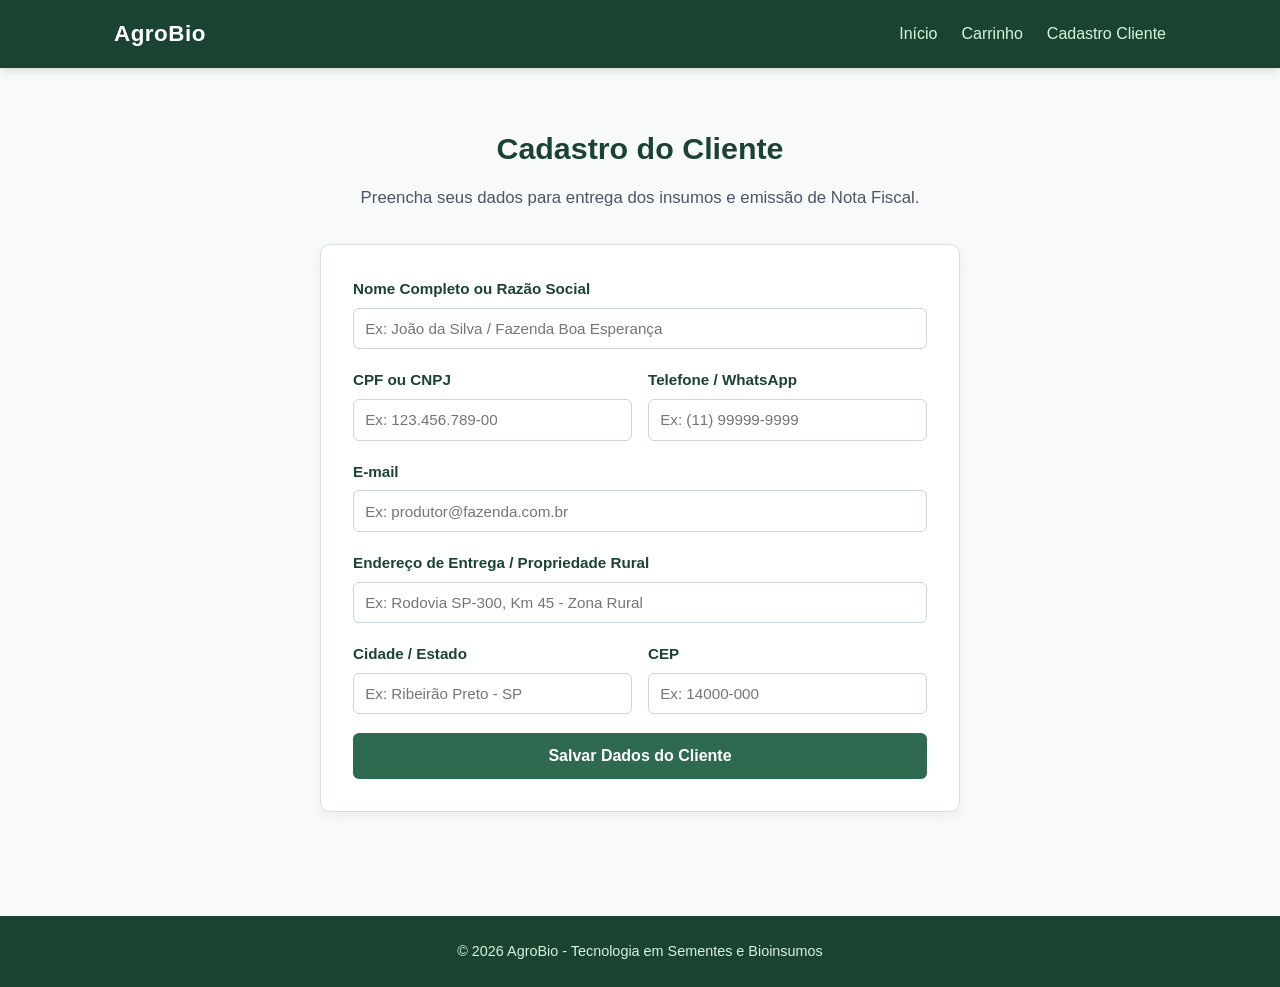
==== pages/cliente/cliente.html @ c309a570 "indext, app e style finalizados" ====
<!DOCTYPE html>
<html lang="pt-BR">
<head>
    <meta charset="UTF-8">
    <meta name="viewport" content="width=device-width, initial-scale=1.0">

    <link rel="stylesheet" href="../../style.css">
    <script src="../../app.js" defer></script>

    <title>Cadastro do Cliente - AgroBio</title>
</head>
<body>
    <header>
        <nav>
            <span class="logo">AgroBio</span>
            <ul>
                <li><a href="../../index.html">Início</a></li>
                <li><a href="../consulta/consulta.html">Carrinho</a></li>
                <li><a href="./cliente.html">Cadastro Cliente</a></li>
            </ul>
        </nav>
    </header>

    <main class="conteudo">
        <h2>Cadastro do Cliente</h2>
        <p>Preencha seus dados para entrega dos insumos e emissão de Nota Fiscal.</p>

        <form id="form-cliente" class="form-agrobio">
            <div class="campo">
                <label for="cliente-nome">Nome Completo ou Razão Social</label>
                <input type="text" id="cliente-nome" required placeholder="Ex: João da Silva / Fazenda Boa Esperança">
            </div>

            <div class="campo-duplo">
                <div class="campo">
                    <label for="cliente-documento">CPF ou CNPJ</label>
                    <input type="text" id="cliente-documento" required placeholder="Ex: 123.456.789-00">
                </div>

                <div class="campo">
                    <label for="cliente-telefone">Telefone / WhatsApp</label>
                    <input type="tel" id="cliente-telefone" required placeholder="Ex: (11) 99999-9999">
                </div>
            </div>

            <div class="campo">
                <label for="cliente-email">E-mail</label>
                <input type="email" id="cliente-email" required placeholder="Ex: produtor@fazenda.com.br">
            </div>

            <div class="campo">
                <label for="cliente-endereco">Endereço de Entrega / Propriedade Rural</label>
                <input type="text" id="cliente-endereco" required placeholder="Ex: Rodovia SP-300, Km 45 - Zona Rural">
            </div>

            <div class="campo-duplo">
                <div class="campo">
                    <label for="cliente-cidade">Cidade / Estado</label>
                    <input type="text" id="cliente-cidade" required placeholder="Ex: Ribeirão Preto - SP">
                </div>

                <div class="campo">
                    <label for="cliente-cep">CEP</label>
                    <input type="text" id="cliente-cep" required placeholder="Ex: 14000-000">
                </div>
            </div>

            <button type="submit" class="btn-principal">Salvar Dados do Cliente</button>
            <p id="msg-cliente-sucesso" class="msg-sucesso" hidden>Dados do cliente salvos com sucesso!</p>
        </form>
    </main>

    <footer>
        <p>&copy; 2026 AgroBio - Tecnologia em Sementes e Bioinsumos</p>
    </footer>
</body>
</html>
---- style.css ----
/* ================= RESET E CONFIGURAÇÕES GERAIS ================= */
* {
    margin: 0;
    padding: 0;
    box-sizing: border-box;
}

body {
    font-family: 'Segoe UI', Tahoma, Geneva, Verdana, sans-serif;
    color: #1f2933;
    background-color: #f8faf9;
    line-height: 1.6;
}

/* ================= CABEÇALHO E NAVEGAÇÃO ================= */
header {
    background-color: #1b4332;
    position: sticky;
    top: 0;
    z-index: 100;
    box-shadow: 0 2px 8px rgba(0, 0, 0, 0.15);
}

nav {
    max-width: 1100px;
    margin: 0 auto;
    padding: 1rem 1.5rem;
    display: flex;
    justify-content: space-between;
    align-items: center;
}

.logo {
    color: #ffffff;
    font-size: 1.4rem;
    font-weight: bold;
    letter-spacing: 0.5px;
}

nav ul {
    list-style: none;
    display: flex;
    gap: 1.5rem;
}

nav a {
    color: #d8f3dc;
    text-decoration: none;
    font-weight: 500;
    transition: color 0.2s ease;
}

nav a:hover {
    color: #ffffff;
    text-decoration: underline;
}

/* ================= SEÇÕES PARALLAX ================= */
.parallax {
    min-height: 60vh;
    background-attachment: fixed;
    background-position: center;
    background-repeat: no-repeat;
    background-size: cover;
    display: flex;
    align-items: center;
    justify-content: center;
    text-align: center;
    padding: 2rem;
}

.parallax-1 {
    background-image: linear-gradient(rgba(15, 38, 28, 0.65), rgba(15, 38, 28, 0.65)),
        url('https://images.unsplash.com/photo-1625246333195-78d9c38ad449?auto=format&fit=crop&w=1600&q=80');
}

.parallax-2 {
    min-height: 48vh;
    background-image: linear-gradient(rgba(15, 38, 28, 0.65), rgba(15, 38, 28, 0.65)),
        url('https://images.unsplash.com/photo-1530836369250-ef72a3f5cda8?auto=format&fit=crop&w=1600&q=80');
}

.parallax-texto {
    max-width: 750px;
    color: #ffffff;
}

.parallax-texto h1,
.parallax-texto h2 {
    font-size: 2.3rem;
    margin-bottom: 0.8rem;
}

.parallax-texto p {
    font-size: 1.15rem;
    color: #e9f5ec;
}

/* ================= BLOCOS DE CONTEÚDO ================= */
.conteudo {
    max-width: 1000px;
    margin: 0 auto;
    padding: 3.5rem 1.5rem;
    text-align: center;
}

.conteudo h2 {
    color: #1b4332;
    font-size: 1.9rem;
    margin-bottom: 0.8rem;
}

.conteudo > p {
    font-size: 1.05rem;
    color: #4a5568;
}

.carrossel {
    position: relative;
    max-width: 700px;
    margin: 2rem auto 1rem;
    background-color: #ffffff;
    border: 1px solid #d8e2dc;
    border-radius: 10px;
    padding: 2.5rem 3.8rem;
    box-shadow: 0 4px 12px rgba(0, 0, 0, 0.06);
}

.slide {
    display: none;
    animation: fadeSlide 0.35s ease;
}

.slide.ativo {
    display: block;
}

.slide img {
    width: 100%;
    max-width: 380px;
    height: 180px;
    object-fit: cover;
    border-radius: 8px;
    margin: 0 auto 1rem;
    display: block;
}

.slide h3 {
    color: #2d6a4f;
    font-size: 1.4rem;
    margin-bottom: 0.6rem;
}

.slide p {
    color: #4a5568;
    margin-bottom: 0.8rem;
}

.tag {
    display: inline-block;
    background-color: #d8f3dc;
    color: #1b4332;
    font-size: 0.82rem;
    font-weight: 600;
    padding: 0.35rem 0.85rem;
    border-radius: 20px;
}

.btn-carrossel {
    position: absolute;
    top: 50%;
    transform: translateY(-50%);
    z-index: 10;
    background-color: #2d6a4f;
    color: #ffffff;
    border: none;
    width: 38px;
    height: 38px;
    border-radius: 50%;
    font-size: 1.1rem;
    cursor: pointer;
    transition: background-color 0.2s ease;
}

.btn-carrossel:hover {
    background-color: #1b4332;
}

.btn-carrossel.prev {
    left: 12px;
}

.btn-carrossel.next {
    right: 12px;
}

.indicadores {
    display: flex;
    justify-content: center;
    gap: 0.5rem;
    margin-top: 1rem;
}

.indicador {
    width: 11px;
    height: 11px;
    border-radius: 50%;
    border: none;
    background-color: #cbd5e1;
    cursor: pointer;
}

.indicador.ativo {
    background-color: #2d6a4f;
    transform: scale(1.2);
}

@keyframes fadeSlide {
    from { opacity: 0; transform: translateY(4px); }
    to { opacity: 1; transform: translateY(0); }
}

.filtros-consulta {
    display: flex;
    gap: 1rem;
    margin: 2rem 0 1.5rem;
    flex-wrap: wrap;
}

.filtros-consulta input {
    flex: 2;
    min-width: 220px;
    padding: 0.7rem 1rem;
    border: 1px solid #cbd5e1;
    border-radius: 6px;
}

.filtros-consulta select {
    flex: 1;
    min-width: 180px;
    padding: 0.7rem;
    border: 1px solid #cbd5e1;
    border-radius: 6px;
}

.carrinho-resumo {
    background-color: #ffffff;
    border: 1px solid #b7e4c7;
    border-radius: 10px;
    padding: 1.25rem 1.5rem;
    margin-bottom: 2rem;
    text-align: left;
    box-shadow: 0 3px 10px rgba(0, 0, 0, 0.04);
}

.carrinho-topo {
    display: flex;
    justify-content: space-between;
    align-items: center;
    color: #1b4332;
}

.carrinho-lista {
    list-style: none;
    margin: 0.75rem 0;
}

.carrinho-lista li {
    display: flex;
    justify-content: space-between;
    align-items: center;
    padding: 0.55rem 0;
    border-bottom: 1px solid #edf2f7;
    font-size: 0.94rem;
    gap: 1rem;
    flex-wrap: wrap;
}

.btn-remover-item {
    background: none;
    border: none;
    color: #b91c1c;
    cursor: pointer;
    font-size: 0.85rem;
    margin-left: 0.75rem;
    text-decoration: underline;
}

.grid-consulta {
    display: grid;
    grid-template-columns: repeat(auto-fit, minmax(260px, 1fr));
    gap: 1.5rem;
    text-align: left;
}

.card-produto {
    background-color: #ffffff;
    border: 1px solid #d8e2dc;
    border-radius: 10px;
    padding: 1.5rem;
    display: flex;
    flex-direction: column;
    justify-content: space-between;
    box-shadow: 0 3px 10px rgba(0, 0, 0, 0.04);
}

.card-produto img {
    width: 100%;
    height: 160px;
    object-fit: cover;
    border-radius: 6px;
    margin-bottom: 0.75rem;
    display: block;
}

.card-produto h3 {
    color: #1b4332;
    margin: 0.75rem 0 0.4rem;
    font-size: 1.15rem;
}

.card-produto p {
    font-size: 0.92rem;
    color: #4a5568;
    margin-bottom: 1rem;
}

.preco-card {
    font-size: 1.35rem;
    font-weight: 700;
    color: #1b4332;
    margin: 0.5rem 0;
}

.btn-comprar {
    width: 100%;
    background-color: #2d6a4f;
    color: #ffffff;
    border: none;
    padding: 0.6rem 0.95rem;
    border-radius: 6px;
    font-size: 0.92rem;
    font-weight: 600;
    cursor: pointer;
    transition: background-color 0.2s ease;
}

.btn-comprar:hover {
    background-color: #1b4332;
}

.btn-principal {
    width: 100%;
    padding: 0.85rem 1.2rem;
    background-color: #2d6a4f;
    color: #ffffff;
    border: none;
    border-radius: 6px;
    font-size: 1rem;
    font-weight: 600;
    cursor: pointer;
    transition: background-color 0.2s ease;
}

.btn-principal:hover {
    background-color: #1b4332;
}

/* ================= CADASTRO DO CLIENTE ================= */
.form-agrobio {
    max-width: 640px;
    margin: 2rem auto 0;
    background-color: #ffffff;
    padding: 2rem;
    border-radius: 10px;
    border: 1px solid #d8e2dc;
    text-align: left;
    box-shadow: 0 4px 12px rgba(0, 0, 0, 0.05);
}

.campo {
    margin-bottom: 1.2rem;
}

.campo-duplo {
    display: grid;
    grid-template-columns: 1fr 1fr;
    gap: 1rem;
}

.campo label {
    display: block;
    font-weight: 600;
    color: #1b4332;
    margin-bottom: 0.4rem;
    font-size: 0.95rem;
}

.campo input {
    width: 100%;
    padding: 0.7rem;
    border: 1px solid #cbd5e1;
    border-radius: 6px;
    font-family: inherit;
    font-size: 0.95rem;
}

.campo input:focus {
    outline: none;
    border-color: #2d6a4f;
}

.msg-sucesso {
    margin-top: 1rem;
    padding: 0.75rem;
    background-color: #d8f3dc;
    color: #1b4332;
    border-radius: 6px;
    text-align: center;
    font-weight: 600;
}

/* ================= FORMA DE PAGAMENTO ================= */
.grid-pagamento {
    display: grid;
    grid-template-columns: 1fr 1fr;
    gap: 1.5rem;
    margin-top: 2rem;
    text-align: left;
}

.card-pagamento {
    background-color: #ffffff;
    border: 1px solid #d8e2dc;
    border-radius: 10px;
    padding: 1.6rem;
    box-shadow: 0 4px 12px rgba(0, 0, 0, 0.04);
}

.card-pagamento h3 {
    color: #1b4332;
    margin-bottom: 1rem;
    font-size: 1.15rem;
}

.divisor {
    border: none;
    border-top: 1px solid #e2e8f0;
    margin: 1.25rem 0;
}

.box-info-cliente {
    background-color: #f0fdf4;
    border: 1px solid #bbf7d0;
    padding: 0.9rem;
    border-radius: 6px;
    font-size: 0.92rem;
}

.lista-resumo-pagamento {
    list-style: none;
    margin-bottom: 1rem;
}

.lista-resumo-pagamento li {
    display: flex;
    justify-content: space-between;
    padding: 0.45rem 0;
    border-bottom: 1px dashed #e2e8f0;
    font-size: 0.92rem;
}

.total-pagamento {
    display: flex;
    justify-content: space-between;
    font-size: 1.25rem;
    color: #1b4332;
    margin-top: 0.8rem;
}

.opcao-pagamento {
    display: flex;
    align-items: flex-start;
    gap: 0.75rem;
    padding: 0.9rem;
    border: 1px solid #cbd5e1;
    border-radius: 8px;
    margin-bottom: 0.8rem;
    cursor: pointer;
}

.opcao-pagamento:hover {
    border-color: #2d6a4f;
    background-color: #f8faf9;
}

.opcao-pagamento input[type="radio"] {
    margin-top: 0.3rem;
}

.opcao-pagamento strong {
    display: block;
    color: #1b4332;
}

.opcao-pagamento small {
    color: #64748b;
    font-size: 0.84rem;
}

.campos-cartao {
    background-color: #f8fafc;
    padding: 1rem;
    border-radius: 6px;
    border: 1px solid #e2e8f0;
    margin-bottom: 0.8rem;
}

.box-sucesso-pedido {
    max-width: 600px;
    margin: 2rem auto 0;
    background-color: #d8f3dc;
    border: 1px solid #95d5b2;
    color: #1b4332;
    padding: 2.2rem;
    border-radius: 10px;
}

/* ================= RODAPÉ ================= */
footer {
    background-color: #1b4332;
    color: #d8f3dc;
    text-align: center;
    padding: 1.5rem;
    font-size: 0.9rem;
    margin-top: 3rem;
}

/* ================= RESPONSIVIDADE ================= */
@media (max-width: 768px) {
    .parallax { background-attachment: scroll; }
    .parallax-texto h1, .parallax-texto h2 { font-size: 1.8rem; }
    .carrossel { padding: 2rem 2.8rem; }
    .grid-pagamento { grid-template-columns: 1fr; }
}

@media (max-width: 600px) {
    .campo-duplo { grid-template-columns: 1fr; }
}
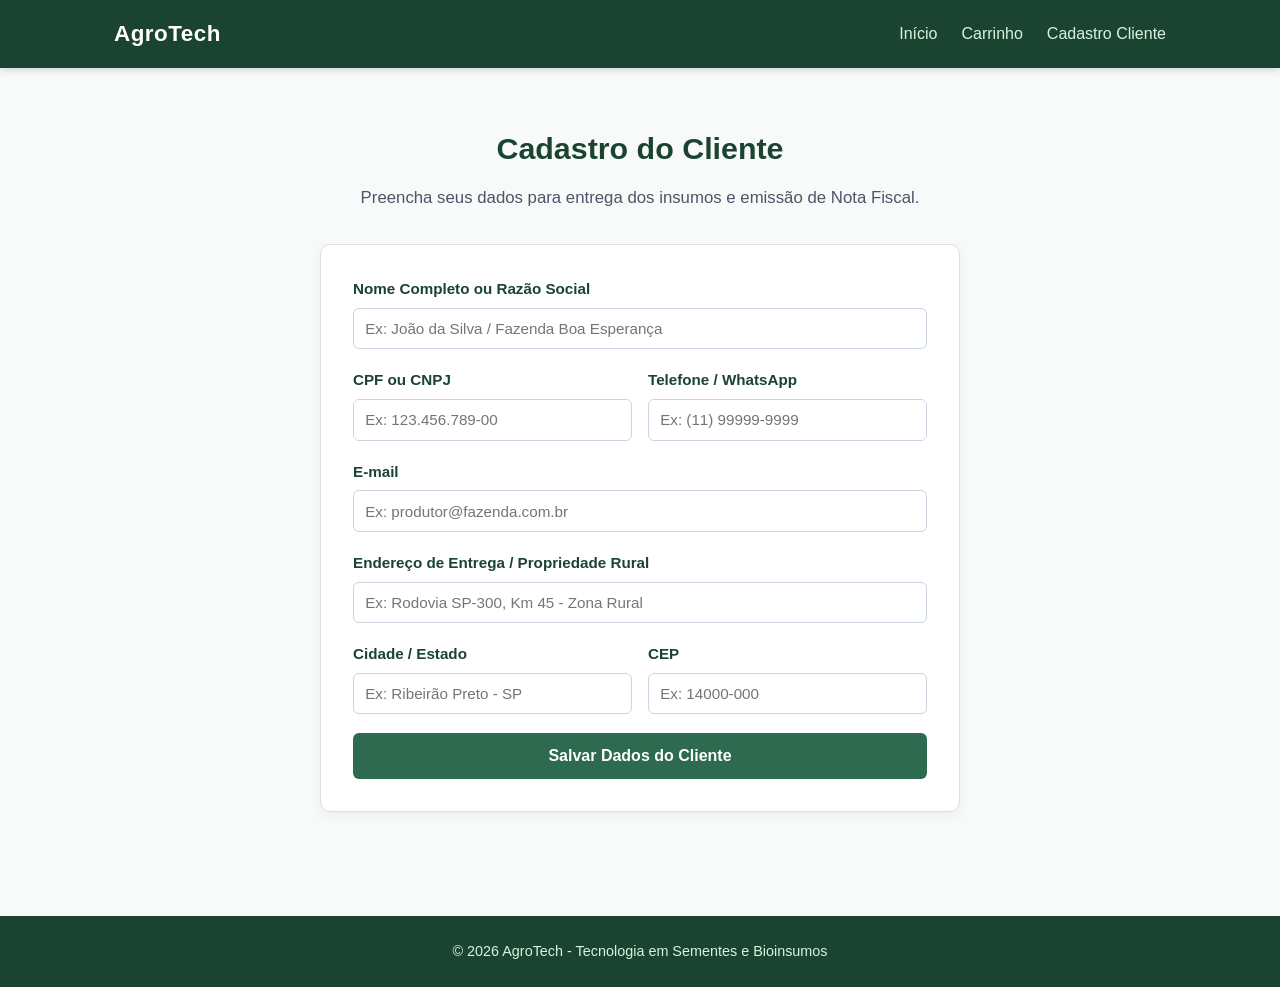
==== commit 5b6f6242: "Subindo alterações" ====
--- a/pages/cliente/cliente.html
+++ b/pages/cliente/cliente.html
@@ -7,12 +7,12 @@
     <link rel="stylesheet" href="../../style.css">
     <script src="../../app.js" defer></script>
 
-    <title>Cadastro do Cliente - AgroBio</title>
+    <title>Cadastro do Cliente - AgroTech</title>
 </head>
 <body>
     <header>
         <nav>
-            <span class="logo">AgroBio</span>
+            <span class="logo">AgroTech</span>
             <ul>
                 <li><a href="../../index.html">Início</a></li>
                 <li><a href="../consulta/consulta.html">Carrinho</a></li>
@@ -71,7 +71,7 @@
     </main>
 
     <footer>
-        <p>&copy; 2026 AgroBio - Tecnologia em Sementes e Bioinsumos</p>
+        <p>&copy; 2026 AgroTech - Tecnologia em Sementes e Bioinsumos</p>
     </footer>
 </body>
 </html>
--- a/style.css
+++ b/style.css
@@ -1,4 +1,3 @@
-/* ================= RESET E CONFIGURAÇÕES GERAIS ================= */
 * {
     margin: 0;
     padding: 0;
@@ -12,7 +11,6 @@
     line-height: 1.6;
 }
 
-/* ================= CABEÇALHO E NAVEGAÇÃO ================= */
 header {
     background-color: #1b4332;
     position: sticky;
@@ -55,7 +53,6 @@
     text-decoration: underline;
 }
 
-/* ================= SEÇÕES PARALLAX ================= */
 .parallax {
     min-height: 60vh;
     background-attachment: fixed;
@@ -96,7 +93,6 @@
     color: #e9f5ec;
 }
 
-/* ================= BLOCOS DE CONTEÚDO ================= */
 .conteudo {
     max-width: 1000px;
     margin: 0 auto;
@@ -366,7 +362,6 @@
     background-color: #1b4332;
 }
 
-/* ================= CADASTRO DO CLIENTE ================= */
 .form-agrobio {
     max-width: 640px;
     margin: 2rem auto 0;
@@ -420,7 +415,6 @@
     font-weight: 600;
 }
 
-/* ================= FORMA DE PAGAMENTO ================= */
 .grid-pagamento {
     display: grid;
     grid-template-columns: 1fr 1fr;
@@ -526,7 +520,6 @@
     border-radius: 10px;
 }
 
-/* ================= RODAPÉ ================= */
 footer {
     background-color: #1b4332;
     color: #d8f3dc;
@@ -536,7 +529,6 @@
     margin-top: 3rem;
 }
 
-/* ================= RESPONSIVIDADE ================= */
 @media (max-width: 768px) {
     .parallax { background-attachment: scroll; }
     .parallax-texto h1, .parallax-texto h2 { font-size: 1.8rem; }
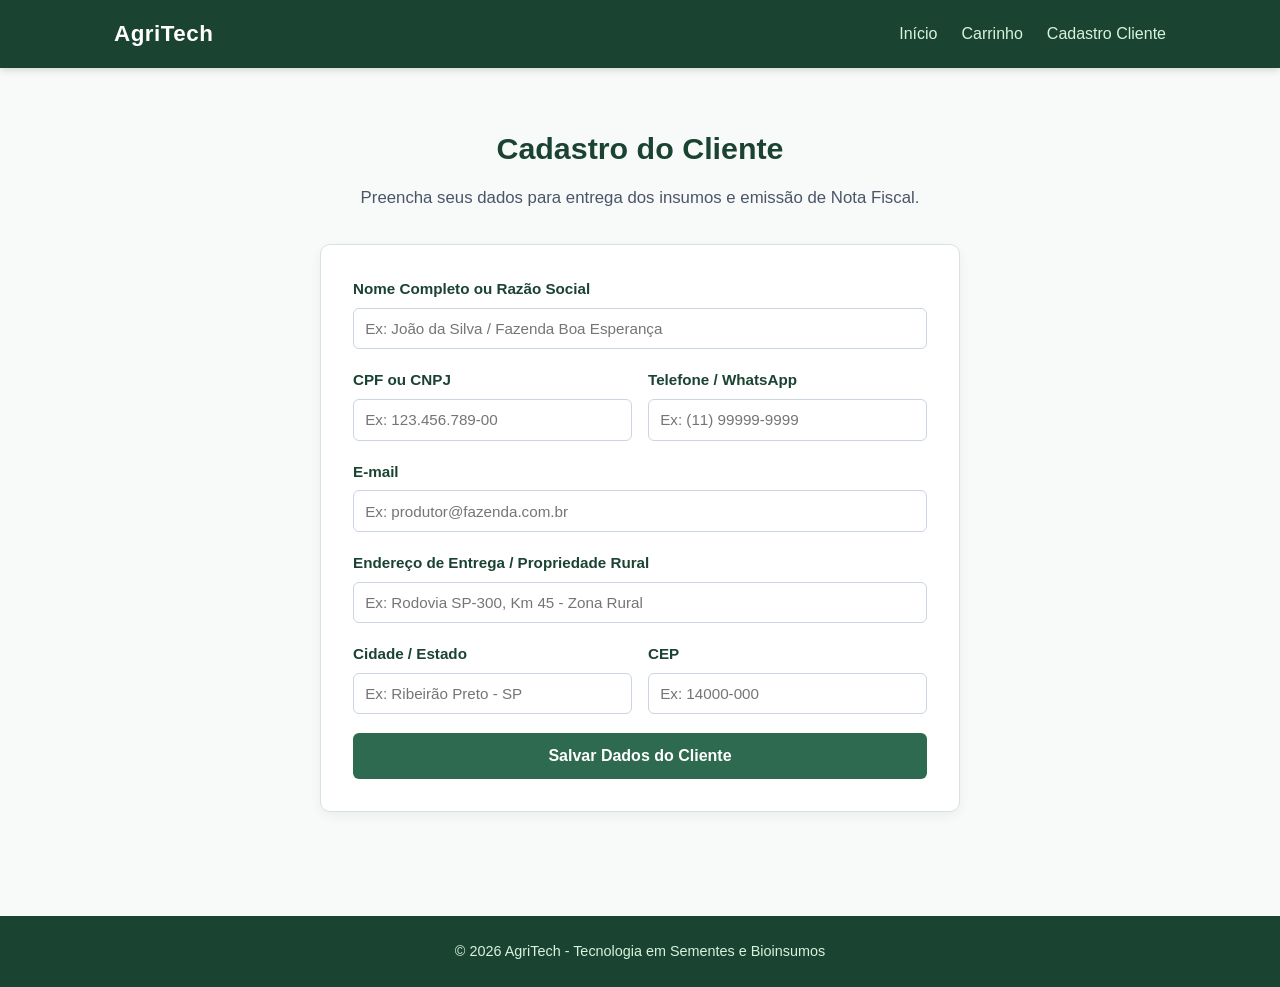
==== commit fa014410: "Subindo alterações" ====
--- a/pages/cliente/cliente.html
+++ b/pages/cliente/cliente.html
@@ -7,12 +7,12 @@
     <link rel="stylesheet" href="../../style.css">
     <script src="../../app.js" defer></script>
 
-    <title>Cadastro do Cliente - AgroTech</title>
+    <title>Cadastro do Cliente - AgriTech</title>
 </head>
 <body>
     <header>
         <nav>
-            <span class="logo">AgroTech</span>
+            <span class="logo">AgriTech</span>
             <ul>
                 <li><a href="../../index.html">Início</a></li>
                 <li><a href="../consulta/consulta.html">Carrinho</a></li>
@@ -71,7 +71,7 @@
     </main>
 
     <footer>
-        <p>&copy; 2026 AgroTech - Tecnologia em Sementes e Bioinsumos</p>
+        <p>&copy; 2026 AgriTech - Tecnologia em Sementes e Bioinsumos</p>
     </footer>
 </body>
 </html>
